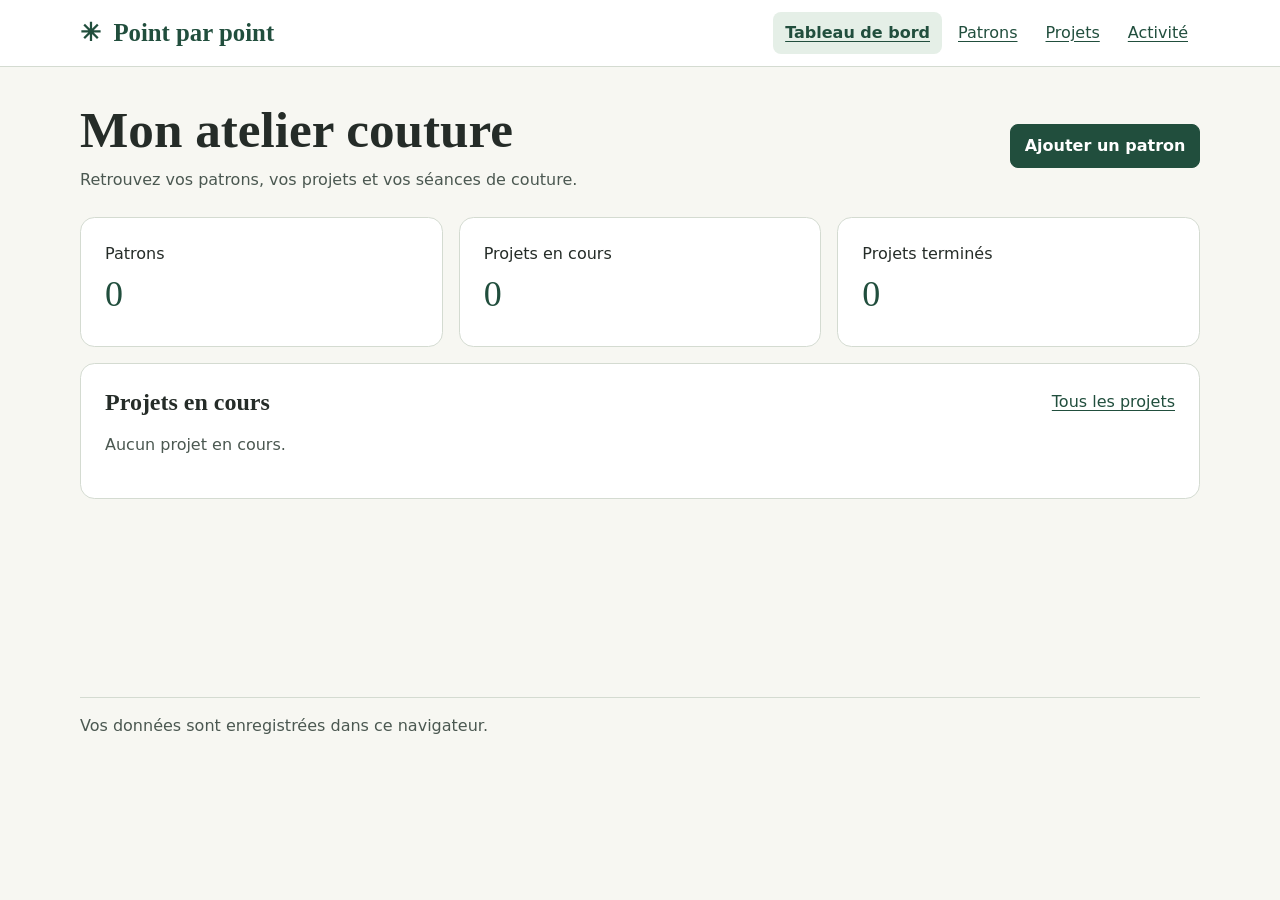
==== public/index.html @ 89636119 "Créer la V0 de suivi des projets couture" ====
<!doctype html>
<html lang="fr">
<head>
  <meta charset="utf-8">
  <meta name="viewport" content="width=device-width, initial-scale=1">
  <meta name="description" content="Organisez vos patrons et suivez vos projets couture.">
  <title>Point par point — Atelier couture</title>
  <link rel="stylesheet" href="style.css">
  <script type="module" src="app.mjs"></script>
</head>
<body>
  <a class="skip" href="#contenu">Aller au contenu</a>
  <header class="masthead">
    <div class="wrap top">
      <a class="brand" href="#tableau"><span aria-hidden="true">✳</span> Point par point</a>
      <nav aria-label="Navigation principale">
        <a href="#tableau">Tableau de bord</a>
        <a href="#patrons">Patrons</a>
        <a href="#projets">Projets</a>
        <a href="#activite">Activité</a>
      </nav>
    </div>
  </header>
  <main class="wrap" id="contenu" tabindex="-1">
    <p id="storage-error" role="alert"></p>
    <p id="message" role="status"></p>
    <section id="tableau" aria-labelledby="dashboard-title">
      <div class="heading">
        <div><h1 id="dashboard-title">Mon atelier couture</h1><p>Retrouvez vos patrons, vos projets et vos séances de couture.</p></div>
        <button data-action="new-pattern">Ajouter un patron</button>
      </div>
      <dl id="stats" class="stats"></dl>
      <div class="panel">
        <div class="section-bar"><h2>Projets en cours</h2><a href="#projets">Tous les projets</a></div>
        <div id="active-projects"></div>
      </div>
    </section>
    <section id="patrons" hidden aria-labelledby="patterns-title">
      <div class="heading">
        <div><h1 id="patterns-title">Bibliothèque de patrons</h1><p>Retrouvez les patrons que vous possédez.</p></div>
        <button data-action="new-pattern">Ajouter un patron</button>
      </div>
      <div class="filters panel">
        <label>Rechercher <input id="query" type="search" placeholder="Marque, modèle ou taille"></label>
        <label>Univers <select id="universe"><option value="">Tous les univers</option></select></label>
      </div>
      <p id="pattern-count" role="status"></p>
      <div id="pattern-list" class="cards"></div>
    </section>
    <section id="projets" hidden aria-labelledby="projects-title">
      <div class="heading">
        <div><h1 id="projects-title">Mes projets</h1><p>Suivez chaque réalisation, de la préparation aux finitions.</p></div>
        <button data-action="new-project">Créer un projet</button>
      </div>
      <div id="project-list" class="cards"></div>
    </section>
    <section id="activite" hidden aria-labelledby="activity-title">
      <div class="heading">
        <div><h1 id="activity-title">Mon activité</h1><p>Gardez une trace de vos séances de couture.</p></div>
        <button data-action="new-activity">Déclarer une activité</button>
      </div>
      <div class="panel">
        <h2>Calendrier d’activité</h2>
        <p id="calendar-summary"></p>
        <div id="calendar" class="calendar" aria-hidden="true"></div>
        <p class="legend">Chaque case représente un jour. Plus elle est foncée, plus le nombre d’activités est élevé.</p>
      </div>
      <div class="panel journal"><h2>Journal des activités</h2><div id="activity-list"></div></div>
    </section>
    <noscript><p>Activez JavaScript pour utiliser votre atelier couture.</p></noscript>
  </main>
  <footer class="wrap">Vos données sont enregistrées dans ce navigateur.</footer>
  <dialog id="editor" aria-labelledby="editor-title">
    <form id="edit-form">
      <h2 id="editor-title"></h2>
      <div id="fields"></div>
      <p id="form-error" role="alert"></p>
      <div class="actions"><button type="button" class="secondary" data-action="close">Fermer</button><button type="submit" id="save">Enregistrer</button></div>
    </form>
  </dialog>
</body>
</html>
---- public/style.css ----
:root {
  color-scheme: light;
  font-family: system-ui, sans-serif;
  color: #252c28;
  background: #f7f7f2;
  line-height: 1.55;
  --green: #214e3d;
  --muted: #4b5851;
  --line: #d4dbd1;
}
* { box-sizing: border-box; }
body { margin: 0; }
.wrap { width: min(100% - 2rem, 70rem); margin-inline: auto; }
.masthead { background: #fff; border-bottom: 1px solid var(--line); }
.top, nav, .section-bar, .heading, .actions { display: flex; align-items: center; flex-wrap: wrap; gap: .75rem 1.25rem; }
.top, .section-bar, .heading { justify-content: space-between; }
.top { padding-block: .75rem; }
nav { gap: .25rem; }
nav a { padding: .55rem .75rem; border-radius: .5rem; }
nav a[aria-current] { background: #e5efe7; font-weight: 700; }
a { color: var(--green); text-underline-offset: .2em; }
.brand { font-family: Georgia, serif; font-size: 1.55rem; font-weight: bold; text-decoration: none; }
.brand span { margin-right: .25em; }
.skip { position: absolute; top: .25rem; left: .25rem; background: white; padding: .65rem; z-index: 1; }
.skip:not(:focus) { clip-path: inset(50%); }
main { padding-block: 2rem; min-height: 70vh; }
.heading { margin-bottom: 1.5rem; }
h1, h2, h3, p, dd { margin: 0; }
h1, h2 { font-family: Georgia, serif; line-height: 1.2; }
h1 { font-size: clamp(2rem, 5vw, 3.2rem); }
h2 { font-size: 1.5rem; }
h3 { font-size: 1.1rem; }
.heading p, .muted, .legend, footer { color: var(--muted); }
.heading p { margin-top: .45rem; }
.stats, .cards { display: grid; grid-template-columns: repeat(auto-fit, minmax(min(100%, 14rem), 1fr)); gap: 1rem; }
.stats { margin: 0 0 1rem; }
.panel, .stats > div, .card { background: #fff; border: 1px solid var(--line); border-radius: .9rem; padding: clamp(1rem, 3vw, 1.5rem); overflow-wrap: anywhere; }
.stats dd { font-family: Georgia, serif; color: var(--green); font-size: 2.25rem; }
.card p, .card .actions, .journal, .legend, #calendar-summary { margin-top: .75rem; }
.notes { white-space: pre-wrap; }
.empty { padding-block: 1rem; color: var(--muted); grid-column: 1 / -1; }
.rows { padding: 0; margin: .75rem 0 0; list-style: none; }
.rows li { padding: .75rem 0; border-top: 1px solid var(--line); }
.badge { display: inline-block; color: var(--green); background: #e5efe7; padding: .2em .65em; border-radius: .35rem; font-size: .9rem; font-weight: 700; }
button, input, textarea, select { font: inherit; }
button { cursor: pointer; border: 1px solid var(--green); border-radius: .5rem; min-height: 2.75rem; padding: .45rem .85rem; background: var(--green); color: #fff; font-weight: 650; }
button.secondary { color: var(--green); background: #fff; }
:focus-visible { outline: 3px solid #925023; outline-offset: 3px; }
.filters { display: grid; grid-template-columns: repeat(auto-fit, minmax(min(100%, 15rem), 1fr)); gap: 1rem; }
#pattern-count { margin-block: .65rem; }
label { display: block; font-weight: 650; }
input:not([type=checkbox]), select, textarea { display: block; width: 100%; min-height: 2.75rem; border: 1px solid #69786f; border-radius: .4rem; padding: .45rem .6rem; background: #fff; color: inherit; }
textarea { resize: vertical; }
fieldset { border: 1px solid #69786f; border-radius: .4rem; margin: 0; padding: .4rem .7rem; }
fieldset label { display: inline-flex; align-items: center; min-height: 2rem; margin-right: 1rem; }
dialog { width: min(100% - 2rem, 36rem); max-height: 90dvh; padding: 1.5rem; border: 1px solid var(--line); border-radius: .9rem; color: inherit; }
dialog::backdrop { background: #1b2920a6; }
#fields { display: grid; gap: .85rem; margin-block: 1rem; }
#message:not(:empty), #storage-error:not(:empty), #form-error:not(:empty) { border-radius: .4rem; padding: .55rem .75rem; margin-bottom: 1rem; background: #e5efe7; }
#storage-error:not(:empty), #form-error:not(:empty) { background: #fce7df; color: #6b281b; }
.calendar { display: grid; grid-template-rows: repeat(7, 1fr); grid-auto-flow: column; grid-auto-columns: minmax(0, 1fr); gap: clamp(1px, .35vw, 4px); margin-top: 1rem; max-width: 62rem; }
.day { aspect-ratio: 1; border-radius: 2px; background: #e3e9e1; }
.day[data-level="1"] { background: #9bbda8; }
.day[data-level="2"] { background: #538567; }
.day[data-level="3"] { background: #214e3d; }
footer { border-top: 1px solid var(--line); padding-block: 1rem; }
[hidden] { display: none !important; }
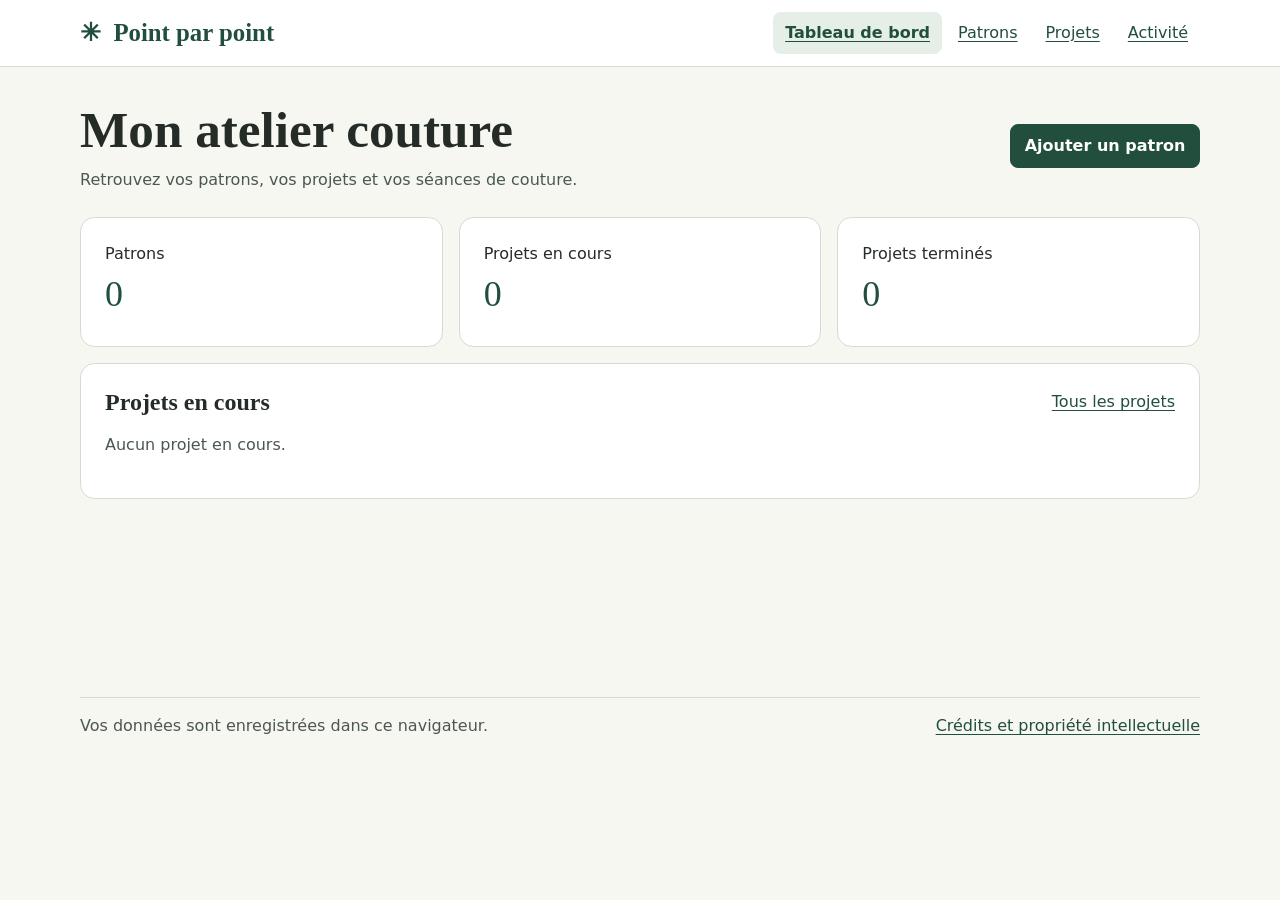
==== commit 9ee95dd0: "Ajouter la licence MIT et les crédits de Point par point" ====
--- a/public/index.html
+++ b/public/index.html
@@ -42,7 +42,7 @@
       </div>
       <div class="filters panel">
         <label>Rechercher <input id="query" type="search" placeholder="Marque, modèle ou taille"></label>
-        <label>Univers <select id="universe"><option value="">Tous les univers</option></select></label>
+        <div><label for="universe">Univers</label><select id="universe"><option value="">Tous les univers</option></select></div>
       </div>
       <p id="pattern-count" role="status"></p>
       <div id="pattern-list" class="cards"></div>
@@ -69,7 +69,10 @@
     </section>
     <noscript><p>Activez JavaScript pour utiliser votre atelier couture.</p></noscript>
   </main>
-  <footer class="wrap">Vos données sont enregistrées dans ce navigateur.</footer>
+  <footer class="wrap section-bar">
+    <p>Vos données sont enregistrées dans ce navigateur.</p>
+    <a href="Credits.html">Crédits et propriété intellectuelle</a>
+  </footer>
   <dialog id="editor" aria-labelledby="editor-title">
     <form id="edit-form">
       <h2 id="editor-title"></h2>
